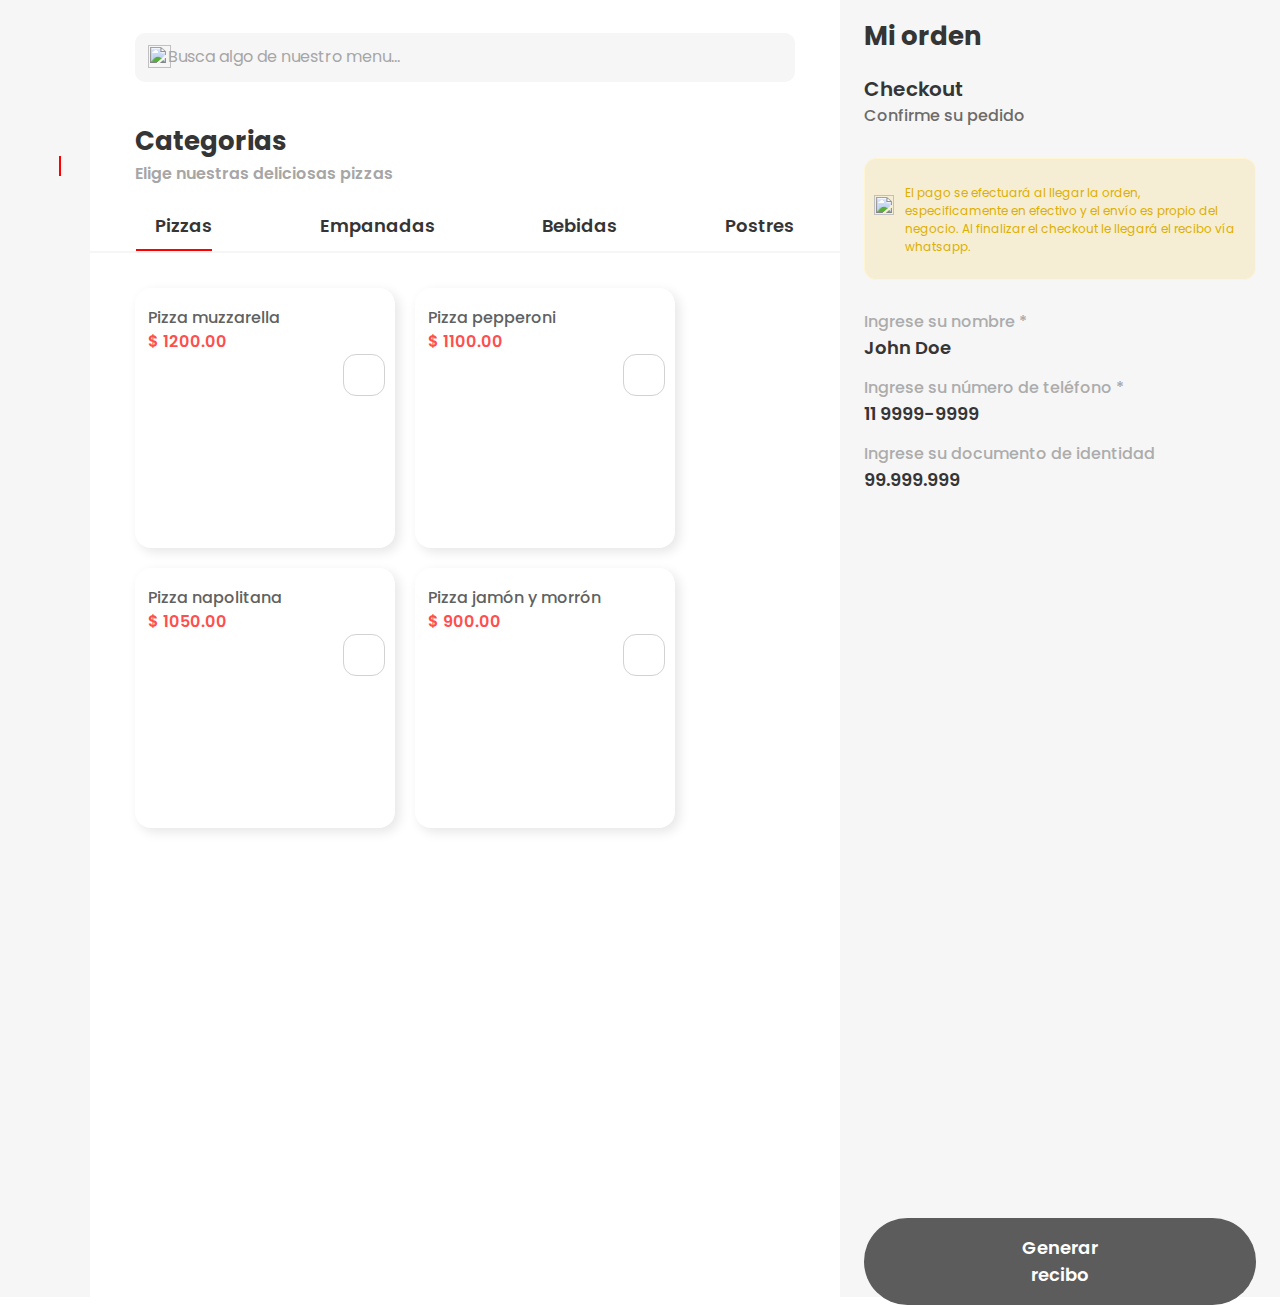
==== LR5/index.html @ 262c8dab "Add files via upload" ====
<!DOCTYPE html>
<html lang="en">
<head>
    <meta charset="UTF-8">
    <meta http-equiv="X-UA-Compatible" content="IE=edge">
    <meta name="viewport" content="width=device-width, initial-scale=1.0">
    <title>LR5</title>
    <link rel="stylesheet" href="./css/style.css">
    <link rel="stylesheet" href="./css/media.css">
</head>
<body>
    <div class="wrapper">
        <img class="nav__burger2" src="/img/burger.svg" alt="">
        <img class="main__magnifier2" src="/img/magnifier.svg" alt="">
        <nav class="nav">
            <img class="nav__burger" src="/img/burger.svg" alt="">
            <img class="nav__home" src="/img/home.svg" alt="">
            <img class="nav__heart" src="/img/heart.svg" alt="">
            <img class="nav__detail" src="/img/detail.svg" alt="">
            <img class="nav__question" src="/img/question.svg" alt="">
        </nav>
        <main class="main">
            <div class="main__search">
                <img class="main__magnifier" src="/img/magnifier.svg" alt="">
                <span class="main__text1">Busca algo de nuestro menu...</span>
            </div>
            <div class="main__text2">
                <h1 class="main__categorias">Categorias</h1>
                <h1 class="main__categorias2">Pizzas</h1>
                <p class="main__elige">Elige nuestras deliciosas pizzas</p>
            </div>
            <div class="main__choice">
                <div class="main__pizzas">
                    <img src="/img/Pizzas.svg" alt="" class="main__pizzasImg">
                    <span class="main__pizzasText">Pizzas</span>
                </div>
                <div class="main__empanadas">
                    <img src="/img/empanadas.svg" alt="" class="main__empanadasImg">
                    <span class="main__empanadasText">Empanadas</span>
                </div>
                <div class="main__bebidas">
                    <img src="/img/bebidas.svg" alt="" class="main__bebidasImg">
                    <span class="main__bebidasText">Bebidas</span>
                </div>
                <div class="main__postres">
                    <img src="/img/postres.svg" alt="" class="main__postresImg">
                    <span class="main__postresText">Postres</span>
                </div>
            </div>
            <div class="main__menu">
                <div class="main__lot1">
                    <img class="lot1__img" src="/img/muzzarella.svg" alt="">
                    <p class="lot1__text1">Pizza muzzarella</p>
                    <p class="lot1__text2">$ 1200.00</p>
                    <div class="lot1__text3">
                        <img class="lot1__img2" src="/img/plus.svg" alt="">
                    </div>
                </div>
                <div class="main__lot2">
                    <img class="lot2__img" src="/img/pepperoni.svg" alt="">
                    <p class="lot2__text1">Pizza pepperoni</p>
                    <p class="lot2__text2">$ 1100.00</p>
                    <div class="lot2__text3">
                        <img class="lot2__img2" src="/img/plus.svg" alt="">
                    </div>
                </div>
                <div class="main__lot3">
                    <img class="lot3__img" src="/img/napolitana.svg" alt="">
                    <p class="lot3__text1">Pizza napolitana</p>
                    <p class="lot3__text2">$ 1050.00</p>
                    <div class="lot3__text3">
                        <img class="lot3__img2" src="/img/plus.svg" alt="">
                    </div>
                </div>
                <div class="main__lot4">
                    <img class="lot4__img" src="/img/morron.svg" alt="">
                    <p class="lot4__text1">Pizza jamón y morrón</p>
                    <p class="lot4__text122">Pizza j&m</p>
                    <p class="lot4__text2">$ 900.00</p>
                    <div class="lot4__text3">
                        <img class="lot4__img2" src="/img/plus.svg" alt="">
                    </div>
                </div>
            </div>
        </main>
        <aside class="aside">
            <div class="aside__miordendiv">
                <h1 class="aside__miorden">Mi orden</h1>
            </div>
            <div>
                <h2 class="aside__checkout">Checkout</h2>
                <p class="aside__confirme">Confirme su pedido</p>
                <img class="aside__img1" src="/img/x.svg" alt="">
            </div>
            <div class="aside__attention">
                <img class="attention__img" src="/img/attention.svg" alt="">
                <span class="attention__text">El pago se efectuará al llegar la orden, especificamente
                    en efectivo y el envío es propio del negocio. Al finalizar el
                    checkout le llegará el recibo vía whatsapp.</span>
            </div>
            <div class="aside__textcontainer1">
                <p class="aside__text11">Ingrese su nombre *</p>
                <p class="aside__text12">John Doe</p>
            </div>
            <div class="aside__textcontainer2">
                <p class="aside__text21">Ingrese su número de teléfono *</p>
                <p class="aside__text22">11 9999-9999</p>
            </div>
            <div class="aside__textcontainer3">
                <p class="aside__text31">Ingrese su documento de identidad</p>
                <p class="aside__text32">99.999.999</p>
            </div>
               <a href="#" class="aside__link"> <div class="aside__button">Generar recibo</div></a>
        </aside>
    </div>
</body>
</html>
---- LR5/css/style.css ----
@import url("https://fonts.googleapis.com/css2?family=Poppins:ital,wght@0,100;0,200;0,300;0,400;0,500;0,600;0,700;0,800;0,900;1,100;1,200;1,300;1,400;1,500;1,600;1,700;1,800;1,900&display=swap");
body {
  margin: 0;
  padding: 0;
}

.wrapper {
  display: grid;
  grid-template-columns: 90px 1fr 440px;
  grid-template-rows: 1297px;
}
.wrapper .nav__burger2 {
  position: absolute;
  top: 4.32%;
  left: 33%;
  display: none;
}
.wrapper .main__magnifier2 {
  width: 23px;
  height: 23px;
  padding-left: 2%;
  position: absolute;
  top: 25%;
  display: none;
}
.wrapper .nav {
  position: relative;
  background-color: #F6F6F6;
  width: 100%;
}
.wrapper .nav__burger {
  position: absolute;
  top: 4.32%;
  left: 33%;
  animation-name: spin;
  animation-duration: 5s;
  animation-iteration-count: infinite;
}
.wrapper .nav__home {
  position: absolute;
  top: 12%;
  left: 32%;
  padding: 10px 30px 10px 0;
  border-right: 2px solid red;
}
.wrapper .nav__heart {
  color: red;
  position: absolute;
  top: 22%;
  left: 28%;
}
.wrapper .nav__detail {
  position: absolute;
  top: 31%;
  left: 30%;
}
.wrapper .nav__question {
  position: absolute;
  top: 42%;
  left: 30%;
}
.wrapper .main {
  background-color: white;
  width: 100%;
}
.wrapper .main__search {
  height: 49px;
  padding-top: 0px;
  margin: 33px 45px 40px 45px;
  background-color: #F6F6F6;
  border-radius: 10px;
  position: relative;
}
.wrapper .main__search .main__magnifier {
  width: 23px;
  height: 23px;
  padding-left: 2%;
  position: absolute;
  top: 25%;
}
.wrapper .main__search .main__text1 {
  position: absolute;
  top: 25%;
  left: 5%;
  font-family: "Poppins", sans-serif;
  font-weight: 400;
  font-size: 16px;
  line-height: 24px;
  color: #A6A6A6;
}
.wrapper .main .main__text2 {
  padding-left: 45px;
}
.wrapper .main .main__text2 .main__categorias {
  font-family: "Poppins", sans-serif;
  font-style: normal;
  font-weight: 700;
  font-size: 26px;
  color: #353535;
  margin: 0;
}
.wrapper .main .main__text2 .main__categorias2 {
  display: none;
  font-family: "Poppins", sans-serif;
  font-style: normal;
  font-weight: 700;
  font-size: 26px;
  color: #353535;
  margin: 0;
}
.wrapper .main .main__text2 .main__elige {
  font-family: "Poppins", sans-serif;
  font-style: normal;
  font-weight: 600;
  font-size: 16px;
  color: #A6A6A6;
  margin: 0;
}
.wrapper .main .main__choice {
  display: flex;
  justify-content: space-between;
  padding: 0 46px;
  margin: 26px 0 0 0;
  border-bottom: 2px solid #F6F6F6;
}
.wrapper .main .main__choice .main__pizzas {
  border-bottom: 2px solid red;
  padding-bottom: 10px;
}
.wrapper .main .main__choice .main__pizzas .main__pizzasText {
  font-family: "Poppins", sans-serif;
  font-style: normal;
  font-weight: 600;
  font-size: 18px;
  line-height: 27px;
  color: #353535;
  padding-left: 15px;
}
.wrapper .main .main__choice .main__pizzas .main__pizzasImg {
  transform: translate(0, 20%);
}
.wrapper .main .main__choice .main__empanadasText {
  font-family: "Poppins", sans-serif;
  font-style: normal;
  font-weight: 600;
  font-size: 18px;
  line-height: 27px;
  color: #353535;
  padding-left: 15px;
}
.wrapper .main .main__choice .main__empanadasImg {
  transform: translate(0, 20%);
}
.wrapper .main .main__choice .main__bebidasText {
  font-family: "Poppins", sans-serif;
  font-style: normal;
  font-weight: 600;
  font-size: 18px;
  line-height: 27px;
  color: #353535;
  padding-left: 15px;
}
.wrapper .main .main__choice .main__bebidasImg {
  transform: translate(0, 20%);
}
.wrapper .main .main__choice .main__postresText {
  font-family: "Poppins", sans-serif;
  font-style: normal;
  font-weight: 600;
  font-size: 18px;
  line-height: 27px;
  color: #353535;
  padding-left: 15px;
}
.wrapper .main .main__choice .main__postresImg {
  transform: translate(0, 20%);
}
.wrapper .main .main__menu {
  padding: 35px 45px;
  display: flex;
  gap: 20px;
  flex-wrap: wrap;
}
.wrapper .main .main__menu .main__lot1 {
  box-shadow: 4px 4px 12px rgba(0, 0, 0, 0.1);
  border-radius: 16px;
  width: 260px;
  height: 260px;
  background-color: white;
}
.wrapper .main .main__menu .main__lot1 .lot1__text1 {
  padding-left: 13px;
  font-family: "Poppins", sans-serif;
  font-style: normal;
  font-weight: 500;
  font-size: 16px;
  line-height: 24px;
  color: #616161;
  margin: 0;
}
.wrapper .main .main__menu .main__lot1 .lot1__text2 {
  padding-left: 13px;
  margin: 0;
  font-family: "Poppins", sans-serif;
  font-style: normal;
  font-weight: 600;
  font-size: 16px;
  line-height: 24px;
  color: #FF4E4E;
}
.wrapper .main .main__menu .main__lot1 .lot1__text3 {
  margin: 0 80%;
  display: flex;
  justify-content: center;
  align-items: center;
  width: 40px;
  height: 40px;
  color: #AEAEAE;
  background-color: white;
  border: 1px solid #D2D2D2;
  border-radius: 13px;
}
.wrapper .main .main__menu .main__lot2 {
  box-shadow: 4px 4px 12px rgba(0, 0, 0, 0.1);
  border-radius: 16px;
  width: 260px;
  height: 260px;
  background-color: white;
}
.wrapper .main .main__menu .main__lot2 .lot2__text1 {
  padding-left: 13px;
  font-family: "Poppins", sans-serif;
  font-style: normal;
  font-weight: 500;
  font-size: 16px;
  line-height: 24px;
  color: #616161;
  margin: 0;
}
.wrapper .main .main__menu .main__lot2 .lot2__text2 {
  padding-left: 13px;
  margin: 0;
  font-family: "Poppins", sans-serif;
  font-style: normal;
  font-weight: 600;
  font-size: 16px;
  line-height: 24px;
  color: #FF4E4E;
}
.wrapper .main .main__menu .main__lot2 .lot2__text3 {
  margin: 0 80%;
  display: flex;
  justify-content: center;
  align-items: center;
  width: 40px;
  height: 40px;
  color: #AEAEAE;
  background: white;
  border: 1px solid #D2D2D2;
  border-radius: 13px;
}
.wrapper .main .main__menu .main__lot3 {
  box-shadow: 4px 4px 12px rgba(0, 0, 0, 0.1);
  border-radius: 16px;
  width: 260px;
  height: 260px;
  background-color: white;
}
.wrapper .main .main__menu .main__lot3 .lot3__text1 {
  padding-left: 13px;
  font-family: "Poppins", sans-serif;
  font-style: normal;
  font-weight: 500;
  font-size: 16px;
  line-height: 24px;
  color: #616161;
  margin: 0;
}
.wrapper .main .main__menu .main__lot3 .lot3__text2 {
  padding-left: 13px;
  margin: 0;
  font-family: "Poppins", sans-serif;
  font-style: normal;
  font-weight: 600;
  font-size: 16px;
  line-height: 24px;
  color: #FF4E4E;
}
.wrapper .main .main__menu .main__lot3 .lot3__text3 {
  margin: 0 80%;
  display: flex;
  justify-content: center;
  align-items: center;
  width: 40px;
  height: 40px;
  color: #AEAEAE;
  background: white;
  border: 1px solid #D2D2D2;
  border-radius: 13px;
}
.wrapper .main .main__menu .main__lot4 {
  box-shadow: 4px 4px 12px rgba(0, 0, 0, 0.1);
  border-radius: 16px;
  width: 260px;
  height: 260px;
  background-color: white;
}
.wrapper .main .main__menu .main__lot4 .lot4__text1 {
  padding-left: 13px;
  font-family: "Poppins", sans-serif;
  font-style: normal;
  font-weight: 500;
  font-size: 16px;
  line-height: 24px;
  color: #616161;
  margin: 0;
}
.wrapper .main .main__menu .main__lot4 .lot4__text122 {
  display: none;
  padding-left: 13px;
  font-family: "Poppins", sans-serif;
  font-style: normal;
  font-weight: 500;
  font-size: 16px;
  line-height: 24px;
  color: #616161;
  margin: 0;
}
.wrapper .main .main__menu .main__lot4 .lot4__text2 {
  padding-left: 13px;
  margin: 0;
  font-family: "Poppins", sans-serif;
  font-style: normal;
  font-weight: 600;
  font-size: 16px;
  line-height: 24px;
  color: #FF4E4E;
}
.wrapper .main .main__menu .main__lot4 .lot4__text3 {
  margin: 0 80%;
  display: flex;
  justify-content: center;
  align-items: center;
  width: 40px;
  height: 40px;
  color: #AEAEAE;
  background: white;
  border: 1px solid #D2D2D2;
  border-radius: 13px;
}
.wrapper .aside {
  position: relative;
  padding: 0 24px;
  background-color: #F6F6F6;
}
.wrapper .aside__miorden {
  font-family: "Poppins", sans-serif;
  font-style: normal;
  font-weight: 700;
  font-size: 26px;
  line-height: 39px;
  color: #353535;
}
.wrapper .aside__checkout {
  font-family: "Poppins", sans-serif;
  font-style: normal;
  font-weight: 600;
  font-size: 20px;
  line-height: 30px;
  color: #353535;
  margin: 0;
}
.wrapper .aside__confirme {
  font-family: "Poppins", sans-serif;
  font-style: normal;
  font-weight: 500;
  font-size: 16px;
  line-height: 24px;
  color: #6B6B6B;
  margin: 0;
}
.wrapper .aside__img1 {
  position: absolute;
  left: 90%;
  right: 0;
  top: 7%;
  bottom: 88.38%;
}
.wrapper .aside__attention {
  position: relative;
  background: rgba(243, 229, 180, 0.5);
  border: 1px solid #FFF5D2;
  border-radius: 12px;
  padding: 24px 13px 24px 40px;
  margin: 30px 0;
}
.wrapper .aside__attention .attention__img {
  width: 20px;
  height: 20px;
  position: absolute;
  top: 30%;
  right: 92.5%;
}
.wrapper .aside__attention .attention__text {
  font-family: "Poppins", sans-serif;
  font-style: normal;
  font-weight: 400;
  font-size: 12px;
  line-height: 14px;
  color: #DFAF00;
}
.wrapper .aside .aside__textcontainer1 .aside__text11 {
  font-family: "Poppins";
  font-style: normal;
  font-weight: 500;
  font-size: 16px;
  line-height: 24px;
  color: #ACACAC;
  margin: 15px 0 0 0;
}
.wrapper .aside .aside__textcontainer1 .aside__text12 {
  font-family: "Poppins";
  font-style: normal;
  font-weight: 600;
  font-size: 18px;
  line-height: 27px;
  color: #353535;
  margin: 0;
}
.wrapper .aside .aside__textcontainer2 .aside__text21 {
  font-family: "Poppins";
  font-style: normal;
  font-weight: 500;
  font-size: 16px;
  line-height: 24px;
  color: #ACACAC;
  margin: 15px 0 0 0;
}
.wrapper .aside .aside__textcontainer2 .aside__text22 {
  font-family: "Poppins";
  font-style: normal;
  font-weight: 600;
  font-size: 18px;
  line-height: 27px;
  color: #353535;
  margin: 0;
}
.wrapper .aside .aside__textcontainer3 .aside__text31 {
  font-family: "Poppins";
  font-style: normal;
  font-weight: 500;
  font-size: 16px;
  line-height: 24px;
  color: #ACACAC;
  margin: 15px 0 0 0;
}
.wrapper .aside .aside__textcontainer3 .aside__text32 {
  font-family: "Poppins";
  font-style: normal;
  font-weight: 600;
  font-size: 18px;
  line-height: 27px;
  color: #353535;
  margin: 0;
}
.wrapper .aside .aside__button {
  margin-top: 725px;
  font-family: "Poppins";
  font-style: normal;
  font-weight: 600;
  font-size: 18px;
  line-height: 27px;
  color: #FFFFFF;
  background: #5C5C5C;
  border-radius: 50px;
  text-align: center;
  padding: 16.5px 127.5px 16.5px 127.5px;
}
.wrapper .aside .aside__link {
  text-decoration: none;
}

@keyframes spin {
  55% {
    transform: rotate(360deg);
  }
  100% {
    transform: rotate(0deg);
  }
}/*# sourceMappingURL=style.css.map */
---- LR5/css/media.css ----
@media screen and (max-width: 375px) {
  .wrapper {
    display: block;
  }
  .wrapper .nav__burger2 {
    display: block;
    left: 0;
    padding-left: 24px;
  }
  .wrapper .main__magnifier2 {
    display: block;
    top: 4.32%;
    right: 0;
    padding-right: 24px;
  }
  .wrapper .nav {
    display: none;
  }
  .wrapper .main__search {
    display: none;
  }
  .wrapper .main__text2 {
    padding-left: 24px !important;
  }
  .wrapper .main__text2 .main__categorias {
    display: none;
  }
  .wrapper .main__text2 .main__categorias2 {
    display: block !important;
    padding-top: 88px;
  }
  .wrapper .main .main__choice {
    padding-left: 24px;
    padding-right: 24px;
    border-bottom: none;
  }
  .wrapper .main .main__choice .main__pizzas > span {
    display: none;
  }
  .wrapper .main .main__choice .main__empanadas > span {
    display: none;
  }
  .wrapper .main .main__choice .main__bebidas > span {
    display: none;
  }
  .wrapper .main .main__choice .main__postres > span {
    display: none;
  }
  .wrapper .main .main__choice .main__pizzas {
    border-bottom: none;
    padding: 0;
    background-color: #E8E8E8;
    border-radius: 16px;
    width: 54px;
    height: 54px;
    text-align: center;
    position: relative;
  }
  .wrapper .main .main__choice .main__pizzas .main__pizzasImg {
    position: relative;
    top: 25%;
    transform: none;
  }
  .wrapper .main .main__choice .main__empanadas {
    background-color: #E8E8E8;
    border-radius: 16px;
    width: 54px;
    height: 54px;
    text-align: center;
  }
  .wrapper .main .main__choice .main__empanadas .main__empanadasImg {
    position: relative;
    top: 25%;
    transform: none;
  }
  .wrapper .main .main__choice .main__bebidas {
    background-color: #E8E8E8;
    border-radius: 16px;
    width: 54px;
    height: 54px;
    text-align: center;
  }
  .wrapper .main .main__choice .main__bebidas .main__bebidasImg {
    position: relative;
    top: 25%;
    transform: none;
  }
  .wrapper .main .main__choice .main__postres {
    background-color: #E8E8E8;
    border-radius: 16px;
    width: 54px;
    height: 54px;
    text-align: center;
  }
  .wrapper .main .main__choice .main__postres .main__postresImg {
    position: relative;
    top: 25%;
    transform: none;
  }
  .wrapper .main .main__menu {
    padding-left: 24px;
    padding-right: 24px;
  }
  .wrapper .main .main__menu .main__lot1 {
    height: auto !important;
    width: 151px;
    height: 157px;
  }
  .wrapper .main .main__menu .main__lot1 .lot1__img {
    width: 151px;
    padding-bottom: 18px;
  }
  .wrapper .main .main__menu .main__lot1 .lot1__text3 {
    position: relative;
    right: 10%;
    bottom: 3%;
  }
  .wrapper .main .main__menu .main__lot2 {
    height: auto !important;
    width: 151px;
    height: 157px;
  }
  .wrapper .main .main__menu .main__lot2 .lot2__img {
    width: 151px;
    padding-bottom: 18px;
  }
  .wrapper .main .main__menu .main__lot2 .lot2__text3 {
    position: relative;
    right: 10%;
    bottom: 3%;
  }
  .wrapper .main .main__menu .main__lot3 {
    height: auto !important;
    width: 151px;
    height: 157px;
  }
  .wrapper .main .main__menu .main__lot3 .lot3__img {
    width: 151px;
    padding-bottom: 18px;
  }
  .wrapper .main .main__menu .main__lot3 .lot3__text2 {
    opacity: 0.2;
  }
  .wrapper .main .main__menu .main__lot3 .lot3__text3 {
    position: relative;
    right: 10%;
    bottom: 3%;
  }
  .wrapper .main .main__menu .main__lot4 {
    height: auto !important;
    width: 151px;
    height: 157px;
  }
  .wrapper .main .main__menu .main__lot4 .lot4__img {
    width: 151px;
    padding-bottom: 18px;
  }
  .wrapper .main .main__menu .main__lot4 .lot4__text1 {
    display: none;
  }
  .wrapper .main .main__menu .main__lot4 .lot4__text122 {
    display: block;
  }
  .wrapper .main .main__menu .main__lot4 .lot4__text2 {
    opacity: 0.2;
  }
  .wrapper .main .main__menu .main__lot4 .lot4__text3 {
    position: relative;
    right: 10%;
    bottom: 3%;
  }
  .wrapper .aside {
    background-color: white;
  }
  .wrapper .aside .aside__miordendiv {
    display: none;
  }
  .wrapper .aside .aside__img1 {
    display: none;
  }
  .wrapper .aside .aside__button {
    margin-top: 277px;
    margin-bottom: 21px;
    margin-left: -6.5px;
    width: 150px;
    padding: 16.5px 95px;
  }
}/*# sourceMappingURL=media.css.map */
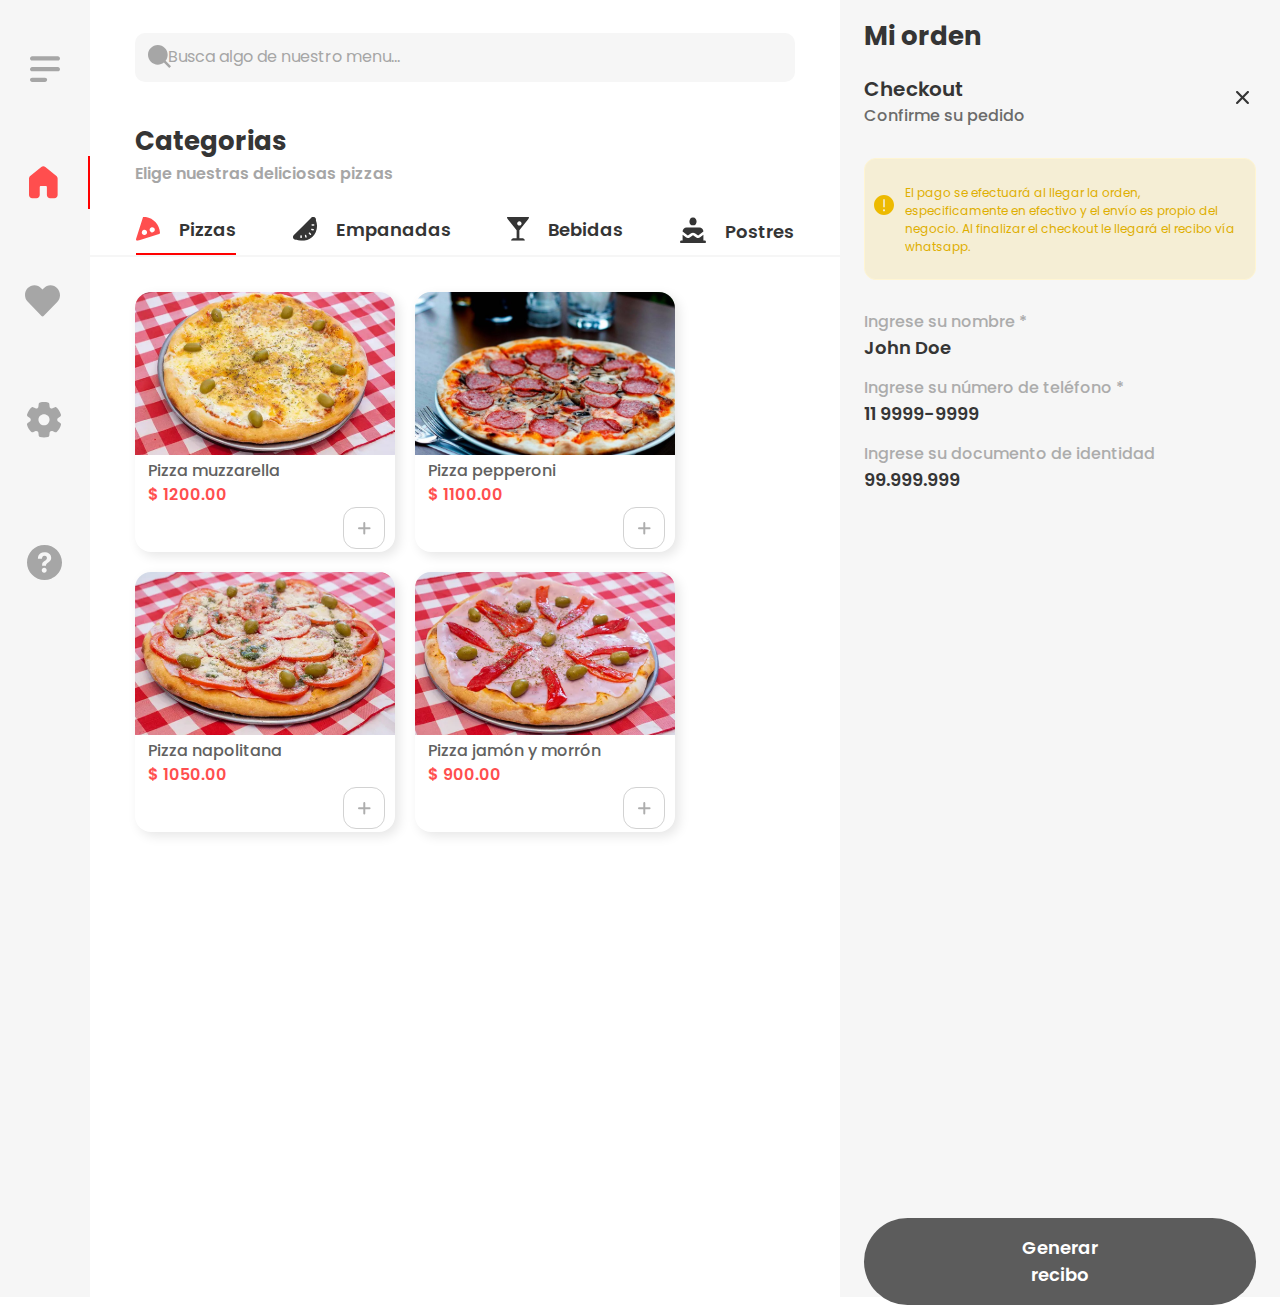
==== commit 9547980a: "Add files via upload" ====
--- a/LR5/index.html
+++ b/LR5/index.html
@@ -10,18 +10,18 @@
 </head>
 <body>
     <div class="wrapper">
-        <img class="nav__burger2" src="/img/burger.svg" alt="">
-        <img class="main__magnifier2" src="/img/magnifier.svg" alt="">
+        <img class="nav__burger2" src="./img/burger.svg" alt="">
+        <img class="main__magnifier2" src="./img/magnifier.svg" alt="">
         <nav class="nav">
-            <img class="nav__burger" src="/img/burger.svg" alt="">
-            <img class="nav__home" src="/img/home.svg" alt="">
-            <img class="nav__heart" src="/img/heart.svg" alt="">
-            <img class="nav__detail" src="/img/detail.svg" alt="">
-            <img class="nav__question" src="/img/question.svg" alt="">
+            <img class="nav__burger" src="./img/burger.svg" alt="">
+            <img class="nav__home" src="./img/home.svg" alt="">
+            <img class="nav__heart" src="./img/heart.svg" alt="">
+            <img class="nav__detail" src="./img/detail.svg" alt="">
+            <img class="nav__question" src="./img/question.svg" alt="">
         </nav>
         <main class="main">
             <div class="main__search">
-                <img class="main__magnifier" src="/img/magnifier.svg" alt="">
+                <img class="main__magnifier" src="./img/magnifier.svg" alt="">
                 <span class="main__text1">Busca algo de nuestro menu...</span>
             </div>
             <div class="main__text2">
@@ -31,54 +31,54 @@
             </div>
             <div class="main__choice">
                 <div class="main__pizzas">
-                    <img src="/img/Pizzas.svg" alt="" class="main__pizzasImg">
+                    <img src="./img/Pizzas.svg" alt="" class="main__pizzasImg">
                     <span class="main__pizzasText">Pizzas</span>
                 </div>
                 <div class="main__empanadas">
-                    <img src="/img/empanadas.svg" alt="" class="main__empanadasImg">
+                    <img src="./img/empanadas.svg" alt="" class="main__empanadasImg">
                     <span class="main__empanadasText">Empanadas</span>
                 </div>
                 <div class="main__bebidas">
-                    <img src="/img/bebidas.svg" alt="" class="main__bebidasImg">
+                    <img src="./img/bebidas.svg" alt="" class="main__bebidasImg">
                     <span class="main__bebidasText">Bebidas</span>
                 </div>
                 <div class="main__postres">
-                    <img src="/img/postres.svg" alt="" class="main__postresImg">
+                    <img src="./img/postres.svg" alt="" class="main__postresImg">
                     <span class="main__postresText">Postres</span>
                 </div>
             </div>
             <div class="main__menu">
                 <div class="main__lot1">
-                    <img class="lot1__img" src="/img/muzzarella.svg" alt="">
+                    <img class="lot1__img" src="./img/muzzarella.svg" alt="">
                     <p class="lot1__text1">Pizza muzzarella</p>
                     <p class="lot1__text2">$ 1200.00</p>
                     <div class="lot1__text3">
-                        <img class="lot1__img2" src="/img/plus.svg" alt="">
+                        <img class="lot1__img2" src="./img/plus.svg" alt="">
                     </div>
                 </div>
                 <div class="main__lot2">
-                    <img class="lot2__img" src="/img/pepperoni.svg" alt="">
+                    <img class="lot2__img" src="./img/pepperoni.svg" alt="">
                     <p class="lot2__text1">Pizza pepperoni</p>
                     <p class="lot2__text2">$ 1100.00</p>
                     <div class="lot2__text3">
-                        <img class="lot2__img2" src="/img/plus.svg" alt="">
+                        <img class="lot2__img2" src="./img/plus.svg" alt="">
                     </div>
                 </div>
                 <div class="main__lot3">
-                    <img class="lot3__img" src="/img/napolitana.svg" alt="">
+                    <img class="lot3__img" src="./img/napolitana.svg" alt="">
                     <p class="lot3__text1">Pizza napolitana</p>
                     <p class="lot3__text2">$ 1050.00</p>
                     <div class="lot3__text3">
-                        <img class="lot3__img2" src="/img/plus.svg" alt="">
+                        <img class="lot3__img2" src="./img/plus.svg" alt="">
                     </div>
                 </div>
                 <div class="main__lot4">
-                    <img class="lot4__img" src="/img/morron.svg" alt="">
+                    <img class="lot4__img" src="./img/morron.svg" alt="">
                     <p class="lot4__text1">Pizza jamón y morrón</p>
                     <p class="lot4__text122">Pizza j&m</p>
                     <p class="lot4__text2">$ 900.00</p>
                     <div class="lot4__text3">
-                        <img class="lot4__img2" src="/img/plus.svg" alt="">
+                        <img class="lot4__img2" src="./img/plus.svg" alt="">
                     </div>
                 </div>
             </div>
@@ -90,10 +90,10 @@
             <div>
                 <h2 class="aside__checkout">Checkout</h2>
                 <p class="aside__confirme">Confirme su pedido</p>
-                <img class="aside__img1" src="/img/x.svg" alt="">
+                <img class="aside__img1" src="./img/x.svg" alt="">
             </div>
             <div class="aside__attention">
-                <img class="attention__img" src="/img/attention.svg" alt="">
+                <img class="attention__img" src="./img/attention.svg" alt="">
                 <span class="attention__text">El pago se efectuará al llegar la orden, especificamente
                     en efectivo y el envío es propio del negocio. Al finalizar el
                     checkout le llegará el recibo vía whatsapp.</span>
